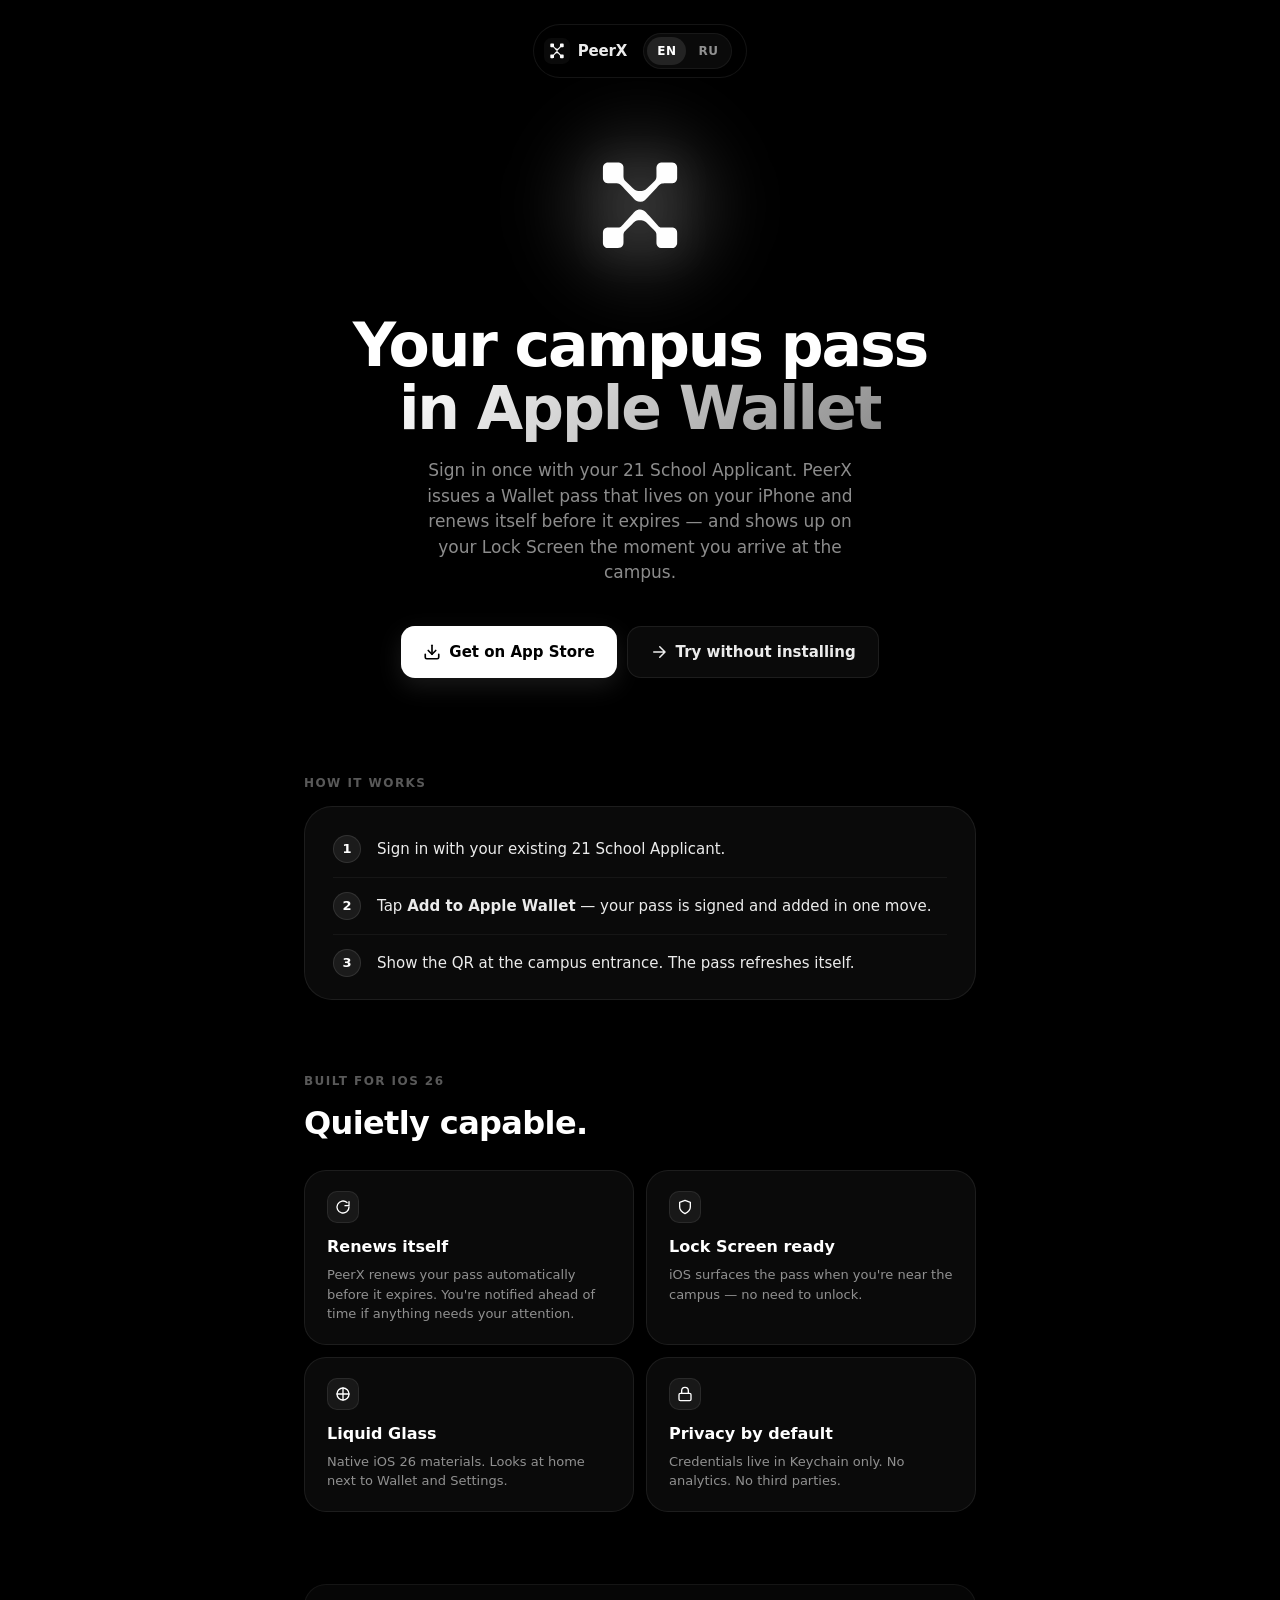
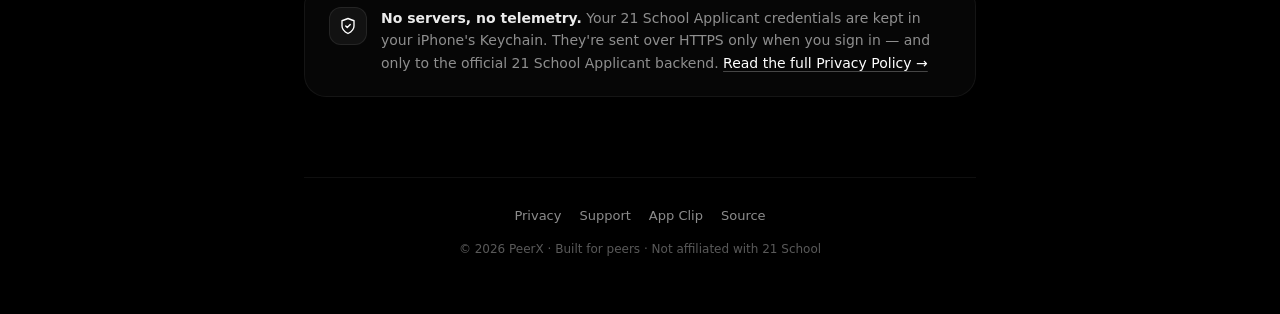
==== index.html @ 22b2d118 "Initial commit" ====
<!DOCTYPE html>
<html lang="en">
<head>
    <meta charset="UTF-8">
    <meta name="viewport" content="width=device-width, initial-scale=1.0, viewport-fit=cover">
    <title>PeerX — Campus Pass for 21 School Peers</title>
    <meta name="description" content="PeerX turns your 21 School Applicant credentials into an Apple Wallet pass. Designed for iOS 26.">
    <meta name="theme-color" content="#000000">
    <meta name="apple-mobile-web-app-capable" content="yes">
    <meta name="apple-mobile-web-app-status-bar-style" content="black-translucent">

    <meta property="og:title" content="PeerX">
    <meta property="og:description" content="Your 21 School campus pass — in Apple Wallet. Built for iOS 26.">
    <meta property="og:type" content="website">
    <meta property="og:url" content="https://peerx.org/">
    <meta property="og:image" content="https://peerx.org/logo-1024.png">
    <meta name="twitter:card" content="summary_large_image">

    <link rel="icon" type="image/png" href="/logo-1024.png">
    <link rel="apple-touch-icon" href="/logo-1024.png">

    <script>
        // Pre-paint language detection (avoids FOUC).
        (function () {
            document.documentElement.classList.add('js');
            try {
                var param = new URLSearchParams(location.search).get('lang');
                var stored = localStorage.getItem('peerx-lang');
                var nav = (navigator.language || 'en').toLowerCase();
                var detected = param || stored || (nav.startsWith('ru') ? 'ru' : 'en');
                if (detected !== 'en' && detected !== 'ru') detected = 'en';
                document.documentElement.lang = detected;
            } catch (e) {
                document.documentElement.lang = 'en';
            }
        })();
    </script>

    <link rel="stylesheet" href="/assets/peerx.css">

    <style>
        .hero {
            text-align: center;
            margin-bottom: 96px;
        }
        .hero-logo-wrap {
            position: relative;
            width: 144px;
            height: 144px;
            margin: 0 auto 36px;
            display: grid;
            place-items: center;
        }
        .hero-logo-wrap::before {
            content: '';
            position: absolute;
            inset: -36%;
            background: radial-gradient(circle at center,
                rgba(255, 255, 255, 0.22) 0%,
                rgba(255, 255, 255, 0) 60%);
            filter: blur(28px);
            animation: halo 5s ease-in-out infinite;
            z-index: 0;
        }
        @keyframes halo {
            0%, 100% { opacity: 0.55; transform: scale(1); }
            50%      { opacity: 1;    transform: scale(1.18); }
        }
        .hero-logo {
            position: relative;
            display: block;
            width: 100%;
            height: 100%;
            z-index: 1;
            filter: drop-shadow(0 4px 24px rgba(255, 255, 255, 0.18));
        }

        h1.hero-title {
            font-size: clamp(38px, 7vw, 60px);
            font-weight: 700;
            line-height: 1.05;
            letter-spacing: -0.035em;
            margin: 0 0 18px;
            color: #fff;
        }
        h1.hero-title .accent {
            background: linear-gradient(135deg, #fff 0%, rgba(255, 255, 255, 0.55) 100%);
            -webkit-background-clip: text;
            background-clip: text;
            -webkit-text-fill-color: transparent;
            color: transparent;
        }
        .tagline {
            font-size: 17px;
            line-height: 1.5;
            color: var(--fg-soft);
            max-width: 460px;
            margin: 0 auto 40px;
        }
        .cta-row {
            display: flex;
            justify-content: center;
            gap: 10px;
            flex-wrap: wrap;
        }

        section.block { margin-bottom: 72px; }

        h2.section-title {
            font-size: clamp(24px, 4vw, 32px);
            font-weight: 700;
            letter-spacing: -0.02em;
            color: #fff;
            margin: 0 0 28px;
            line-height: 1.2;
        }

        .feature-grid {
            display: grid;
            grid-template-columns: repeat(2, 1fr);
            gap: 12px;
        }

        .principle {
            display: flex;
            align-items: flex-start;
            gap: 14px;
            padding: 22px 24px;
            background: rgba(255, 255, 255, 0.025);
            border: 1px solid rgba(255, 255, 255, 0.06);
            border-radius: var(--radius-lg);
            backdrop-filter: blur(20px);
            -webkit-backdrop-filter: blur(20px);
        }
        .principle-icon {
            flex-shrink: 0;
            display: grid;
            place-items: center;
            width: 38px;
            height: 38px;
            background: rgba(255, 255, 255, 0.05);
            border: 1px solid rgba(255, 255, 255, 0.08);
            border-radius: 12px;
        }
        .principle-icon svg { width: 18px; height: 18px; color: #fff; }
        .principle p {
            font-size: 14px;
            color: var(--fg-soft);
            line-height: 1.6;
            margin: 0;
        }
        .principle p strong { color: var(--fg); font-weight: 600; }
        .principle p a {
            color: #fff;
            text-decoration: underline;
            text-decoration-color: rgba(255,255,255,0.25);
            text-underline-offset: 3px;
            white-space: nowrap;
            transition: text-decoration-color 0.2s var(--ease);
        }
        .principle p a:hover { text-decoration-color: rgba(255,255,255,0.7); }

        @media (prefers-reduced-motion: reduce) {
            .hero-logo-wrap::before { animation: none !important; }
        }
        @media (max-width: 520px) {
            .feature-grid { grid-template-columns: 1fr; }
            .hero-logo-wrap { width: 120px; height: 120px; margin-bottom: 28px; }
            .hero { margin-bottom: 72px; }
            section.block { margin-bottom: 56px; }
        }
    </style>
</head>
<body>
    <div class="ambient" aria-hidden="true">
        <div class="glow glow-1"></div>
        <div class="glow glow-2"></div>
        <div class="glow glow-3"></div>
    </div>

    <div class="page">
        <header class="top">
            <a class="brand-link" href="/" aria-label="PeerX">
                <img src="/assets/logo.svg" alt="" aria-hidden="true">
                <span>PeerX</span>
            </a>
            <div class="lang-switch" role="group" aria-label="Language">
                <button class="lang-pill" data-set-lang="en" aria-pressed="true">EN</button>
                <button class="lang-pill" data-set-lang="ru" aria-pressed="false">RU</button>
            </div>
        </header>

        <main>
            <section class="hero reveal">
                <div class="hero-logo-wrap" aria-hidden="true">
                    <img class="hero-logo" src="/assets/logo-hero.svg" alt="">
                </div>

                <h1 class="hero-title">
                    <span data-l="en">Your campus pass<br><span class="accent">in Apple Wallet</span></span>
                    <span data-l="ru">Пропуск в кампус<br><span class="accent">в Apple Wallet</span></span>
                </h1>

                <p class="tagline">
                    <span data-l="en">Sign in once with your 21 School Applicant. PeerX issues a Wallet pass that lives on your iPhone and renews itself before it expires — and shows up on your Lock Screen the moment you arrive at the campus.</span>
                    <span data-l="ru">Войдите один раз своим Applicant Школы 21. PeerX выпускает пропуск Wallet, который живёт на iPhone и сам продлевается до истечения срока — и появляется на экране блокировки, как только вы пришли в кампус.</span>
                </p>

                <div class="cta-row">
                    <a class="btn btn-primary" href="https://apps.apple.com/app/id6767598606">
                        <svg class="icon" viewBox="0 0 24 24" fill="none" stroke="currentColor" stroke-width="2.2" stroke-linecap="round" stroke-linejoin="round" aria-hidden="true">
                            <path d="M21 15v4a2 2 0 0 1-2 2H5a2 2 0 0 1-2-2v-4"/>
                            <polyline points="7 10 12 15 17 10"/>
                            <line x1="12" y1="15" x2="12" y2="3"/>
                        </svg>
                        <span data-l="en">Get on App Store</span>
                        <span data-l="ru">Скачать в App Store</span>
                    </a>
                    <a class="btn btn-secondary" href="/clip/">
                        <svg class="icon" viewBox="0 0 24 24" fill="none" stroke="currentColor" stroke-width="2" stroke-linecap="round" stroke-linejoin="round" aria-hidden="true">
                            <path d="M5 12h14M13 5l7 7-7 7"/>
                        </svg>
                        <span data-l="en">Try without installing</span>
                        <span data-l="ru">Запустить без установки</span>
                    </a>
                </div>
            </section>

            <section class="block reveal">
                <p class="eyebrow">
                    <span data-l="en">How it works</span>
                    <span data-l="ru">Как это работает</span>
                </p>

                <div class="how-card">
                    <div class="how-step">
                        <span class="step-num">1</span>
                        <span class="step-text">
                            <span data-l="en">Sign in with your existing 21 School Applicant.</span>
                            <span data-l="ru">Войдите своим Applicant Школы 21.</span>
                        </span>
                    </div>
                    <div class="how-step">
                        <span class="step-num">2</span>
                        <span class="step-text">
                            <span data-l="en">Tap <strong>Add to Apple Wallet</strong> — your pass is signed and added in one move.</span>
                            <span data-l="ru">Нажмите <strong>Добавить в Apple Wallet</strong> — пропуск подпишется и добавится в один тап.</span>
                        </span>
                    </div>
                    <div class="how-step">
                        <span class="step-num">3</span>
                        <span class="step-text">
                            <span data-l="en">Show the QR at the campus entrance. The pass refreshes itself.</span>
                            <span data-l="ru">Покажите QR на входе в кампус. Пропуск обновляется сам.</span>
                        </span>
                    </div>
                </div>
            </section>

            <section class="block reveal">
                <p class="eyebrow">
                    <span data-l="en">Built for iOS&nbsp;26</span>
                    <span data-l="ru">Сделано для iOS&nbsp;26</span>
                </p>
                <h2 class="section-title">
                    <span data-l="en">Quietly capable.</span>
                    <span data-l="ru">Тихо, но мощно.</span>
                </h2>

                <div class="feature-grid">
                    <div class="feature">
                        <div class="feature-icon" aria-hidden="true">
                            <svg viewBox="0 0 24 24" fill="none" stroke="currentColor" stroke-width="2" stroke-linecap="round" stroke-linejoin="round">
                                <path d="M21 12a9 9 0 1 1-3-6.708"/><polyline points="21 4 21 10 15 10"/>
                            </svg>
                        </div>
                        <h3>
                            <span data-l="en">Renews itself</span>
                            <span data-l="ru">Продлевается сам</span>
                        </h3>
                        <p>
                            <span data-l="en">PeerX renews your pass automatically before it expires. You're notified ahead of time if anything needs your attention.</span>
                            <span data-l="ru">PeerX продлевает пропуск автоматически до истечения срока. Заранее предупредит, если потребуется ваше внимание.</span>
                        </p>
                    </div>

                    <div class="feature">
                        <div class="feature-icon" aria-hidden="true">
                            <svg viewBox="0 0 24 24" fill="none" stroke="currentColor" stroke-width="2" stroke-linecap="round" stroke-linejoin="round">
                                <path d="M12 22s8-4 8-10V5l-8-3-8 3v7c0 6 8 10 8 10z"/>
                            </svg>
                        </div>
                        <h3>
                            <span data-l="en">Lock Screen ready</span>
                            <span data-l="ru">Готов к экрану блокировки</span>
                        </h3>
                        <p>
                            <span data-l="en">iOS surfaces the pass when you're near the campus — no need to unlock.</span>
                            <span data-l="ru">iOS показывает пропуск, когда вы рядом с кампусом — разблокировка не нужна.</span>
                        </p>
                    </div>

                    <div class="feature">
                        <div class="feature-icon" aria-hidden="true">
                            <svg viewBox="0 0 24 24" fill="none" stroke="currentColor" stroke-width="2" stroke-linecap="round" stroke-linejoin="round">
                                <circle cx="12" cy="12" r="9"/><path d="M12 3v18M3 12h18"/>
                            </svg>
                        </div>
                        <h3>
                            <span data-l="en">Liquid Glass</span>
                            <span data-l="ru">Liquid Glass</span>
                        </h3>
                        <p>
                            <span data-l="en">Native iOS 26 materials. Looks at home next to Wallet and Settings.</span>
                            <span data-l="ru">Нативные материалы iOS 26. Естественно соседствует с Wallet и Настройками.</span>
                        </p>
                    </div>

                    <div class="feature">
                        <div class="feature-icon" aria-hidden="true">
                            <svg viewBox="0 0 24 24" fill="none" stroke="currentColor" stroke-width="2" stroke-linecap="round" stroke-linejoin="round">
                                <rect x="3" y="11" width="18" height="11" rx="2"/><path d="M7 11V7a5 5 0 0 1 10 0v4"/>
                            </svg>
                        </div>
                        <h3>
                            <span data-l="en">Privacy by default</span>
                            <span data-l="ru">Приватность по умолчанию</span>
                        </h3>
                        <p>
                            <span data-l="en">Credentials live in Keychain only. No analytics. No third parties.</span>
                            <span data-l="ru">Учётные данные живут только в Keychain. Никакой аналитики и третьих лиц.</span>
                        </p>
                    </div>
                </div>
            </section>

            <section class="block reveal">
                <div class="principle">
                    <div class="principle-icon" aria-hidden="true">
                        <svg viewBox="0 0 24 24" fill="none" stroke="currentColor" stroke-width="1.8" stroke-linecap="round" stroke-linejoin="round">
                            <path d="M12 22s8-4 8-10V5l-8-3-8 3v7c0 6 8 10 8 10z"/>
                            <polyline points="9 12 11 14 15 10"/>
                        </svg>
                    </div>
                    <p>
                        <span data-l="en"><strong>No servers, no telemetry.</strong> Your 21 School Applicant credentials are kept in your iPhone's Keychain. They're sent over HTTPS only when you sign in — and only to the official 21 School Applicant backend. <a href="/privacy/">Read the full Privacy Policy →</a></span>
                        <span data-l="ru"><strong>Без серверов и телеметрии.</strong> Учётные данные вашего Applicant Школы 21 хранятся в Keychain устройства. Отправляются по HTTPS только при входе — и только на официальный сервер Applicant Школы 21. <a href="/privacy/">Полная политика конфиденциальности →</a></span>
                    </p>
                </div>
            </section>
        </main>

        <footer class="bottom">
            <div class="links">
                <a href="/privacy/">
                    <span data-l="en">Privacy</span>
                    <span data-l="ru">Конфиденциальность</span>
                </a>
                <a href="/support/">
                    <span data-l="en">Support</span>
                    <span data-l="ru">Поддержка</span>
                </a>
                <a href="/clip/">App Clip</a>
                <a href="https://github.com/PeerXOrg" target="_blank" rel="noopener">
                    <span data-l="en">Source</span>
                    <span data-l="ru">Исходный код</span>
                </a>
            </div>
            <div class="small">
                <span data-l="en">© 2026 PeerX · Built for peers · Not affiliated with 21 School</span>
                <span data-l="ru">© 2026 PeerX · Сделано для пиров · Не аффилирован со Школой 21</span>
            </div>
        </footer>
    </div>

    <script src="/assets/peerx.js"></script>
</body>
</html>
---- assets/peerx.css ----
/* PeerX — shared design system. */

:root {
    color-scheme: dark;

    --bg: #000;
    --fg: rgba(255, 255, 255, 0.92);
    --fg-soft: rgba(255, 255, 255, 0.55);
    --fg-muted: rgba(255, 255, 255, 0.35);
    --fg-faint: rgba(255, 255, 255, 0.16);

    --glass-bg: rgba(255, 255, 255, 0.04);
    --glass-bg-hover: rgba(255, 255, 255, 0.06);
    --glass-border: rgba(255, 255, 255, 0.08);
    --glass-border-hover: rgba(255, 255, 255, 0.18);

    --radius-sm: 12px;
    --radius-md: 16px;
    --radius-lg: 22px;
    --radius-xl: 28px;

    --ease: cubic-bezier(0.4, 0, 0.2, 1);
    --ease-out: cubic-bezier(0.16, 1, 0.3, 1);
}

* { box-sizing: border-box; }
html { -webkit-font-smoothing: antialiased; scroll-behavior: smooth; }
html, body { background: var(--bg); }
body {
    font-family: -apple-system, BlinkMacSystemFont, "SF Pro Display", "SF Pro", "Inter", system-ui, sans-serif;
    color: var(--fg);
    margin: 0;
    min-height: 100vh;
    line-height: 1.5;
    overflow-x: hidden;
    position: relative;
}

/*Language gating */
[data-l] { display: none; }
html[lang="en"] [data-l="en"] { display: revert; }
html[lang="ru"] [data-l="ru"] { display: revert; }

/*Ambient backdrop (3 drifting glows + grain) */
.ambient {
    position: fixed;
    inset: 0;
    z-index: -1;
    overflow: hidden;
    pointer-events: none;
}
.ambient::after {
    content: '';
    position: absolute;
    inset: 0;
    background-image: url("data:image/svg+xml,%3Csvg xmlns='http://www.w3.org/2000/svg' width='200' height='200'%3E%3Cfilter id='n'%3E%3CfeTurbulence type='fractalNoise' baseFrequency='0.9' numOctaves='2' stitchTiles='stitch'/%3E%3CfeColorMatrix values='0 0 0 0 1 0 0 0 0 1 0 0 0 0 1 0 0 0 0.04 0'/%3E%3C/filter%3E%3Crect width='100%25' height='100%25' filter='url(%23n)'/%3E%3C/svg%3E");
    opacity: 0.5;
    mix-blend-mode: overlay;
}
.glow {
    position: absolute;
    width: 60vmax;
    height: 60vmax;
    border-radius: 50%;
    filter: blur(100px);
    will-change: transform;
}
.glow-1 {
    top: -25%; left: -20%;
    background: radial-gradient(circle, rgba(99, 102, 241, 0.18), rgba(99, 102, 241, 0) 65%);
    animation: drift-1 28s ease-in-out infinite;
}
.glow-2 {
    top: 20%; right: -25%;
    background: radial-gradient(circle, rgba(236, 72, 153, 0.13), rgba(236, 72, 153, 0) 65%);
    animation: drift-2 36s ease-in-out infinite;
}
.glow-3 {
    bottom: -30%; left: 25%;
    background: radial-gradient(circle, rgba(34, 211, 238, 0.10), rgba(34, 211, 238, 0) 65%);
    animation: drift-3 42s ease-in-out infinite;
}
@keyframes drift-1 {
    0%, 100% { transform: translate(0, 0) scale(1); }
    33% { transform: translate(60px, 80px) scale(1.08); }
    66% { transform: translate(-30px, 50px) scale(0.95); }
}
@keyframes drift-2 {
    0%, 100% { transform: translate(0, 0) scale(1); }
    50% { transform: translate(-80px, 60px) scale(1.1); }
}
@keyframes drift-3 {
    0%, 100% { transform: translate(0, 0) scale(1); }
    50% { transform: translate(70px, -50px) scale(1.05); }
}

/*Page layout */
.page {
    position: relative;
    max-width: 720px;
    margin: 0 auto;
    padding: 24px 24px 56px;
}

/*Sticky pill header */
header.top {
    position: sticky;
    top: 16px;
    z-index: 10;
    display: flex;
    align-items: center;
    gap: 12px;
    padding: 8px 14px 8px 10px;
    background: rgba(0, 0, 0, 0.45);
    backdrop-filter: blur(24px) saturate(180%);
    -webkit-backdrop-filter: blur(24px) saturate(180%);
    border: 1px solid var(--glass-border);
    border-radius: 999px;
    margin: 0 auto 56px;
    width: fit-content;
    max-width: 100%;
}
.brand-link {
    display: inline-flex;
    align-items: center;
    gap: 8px;
    color: var(--fg);
    text-decoration: none;
    font-weight: 600;
    font-size: 15px;
    letter-spacing: -0.01em;
    padding: 4px 4px 4px 0;
}
.brand-link img {
    display: block;
    width: 26px;
    height: 26px;
    border-radius: 28%;
    background: #0a0a0a;
}
.lang-switch {
    display: inline-flex;
    align-items: center;
    gap: 2px;
    padding: 3px;
    background: rgba(255, 255, 255, 0.04);
    border-radius: 999px;
    border: 1px solid rgba(255, 255, 255, 0.06);
}
.lang-pill {
    font: inherit;
    font-size: 12px;
    font-weight: 600;
    letter-spacing: 0.04em;
    color: var(--fg-soft);
    background: transparent;
    border: 0;
    padding: 5px 10px;
    border-radius: 999px;
    cursor: pointer;
    transition: background 0.25s var(--ease), color 0.25s var(--ease);
}
.lang-pill[aria-pressed="true"] { background: rgba(255, 255, 255, 0.10); color: #fff; }
.lang-pill:hover { color: #fff; }

/*Eyebrow tag */
.eyebrow {
    font-size: 12px;
    font-weight: 600;
    letter-spacing: 0.12em;
    text-transform: uppercase;
    color: var(--fg-muted);
    margin: 0 0 14px;
}

/*Glass card with cursor spotlight (used for features + FAQ items) */
.feature {
    position: relative;
    background: var(--glass-bg);
    border: 1px solid var(--glass-border);
    border-radius: var(--radius-lg);
    padding: 20px 22px;
    backdrop-filter: blur(20px) saturate(160%);
    -webkit-backdrop-filter: blur(20px) saturate(160%);
    transition:
        background 0.3s var(--ease),
        border-color 0.3s var(--ease),
        transform 0.3s var(--ease);
    overflow: hidden;
    isolation: isolate;
    --spot-x: 50%;
    --spot-y: 50%;
}
.feature::before {
    content: '';
    position: absolute;
    inset: 0;
    border-radius: inherit;
    background: radial-gradient(
        240px circle at var(--spot-x) var(--spot-y),
        rgba(255, 255, 255, 0.08),
        transparent 50%);
    opacity: 0;
    transition: opacity 0.3s var(--ease);
    pointer-events: none;
    z-index: 0;
}
.feature:hover {
    background: var(--glass-bg-hover);
    border-color: var(--glass-border-hover);
    transform: translateY(-1px);
}
.feature:hover::before { opacity: 1; }
.feature > * { position: relative; z-index: 1; }
.feature-icon {
    display: grid;
    place-items: center;
    width: 32px;
    height: 32px;
    margin-bottom: 12px;
    background: rgba(255, 255, 255, 0.06);
    border: 1px solid rgba(255, 255, 255, 0.08);
    border-radius: 10px;
}
.feature-icon svg { width: 16px; height: 16px; color: #fff; }
.feature h3,
.doc .feature h3 {
    font-size: 16px;
    font-weight: 600;
    color: #fff;
    margin: 0 0 6px;
}
.feature p,
.doc .feature p {
    font-size: 13px;
    color: var(--fg-soft);
    margin: 0;
    line-height: 1.5;
}

/*How-card: numbered step list inside one glass surface */
.how-card {
    position: relative;
    background: var(--glass-bg);
    border: 1px solid var(--glass-border);
    border-radius: var(--radius-xl);
    padding: 28px 28px 22px;
    backdrop-filter: blur(24px) saturate(170%);
    -webkit-backdrop-filter: blur(24px) saturate(170%);
    overflow: hidden;
    isolation: isolate;
}
.how-step {
    display: flex;
    align-items: flex-start;
    gap: 16px;
    padding: 14px 0;
    border-bottom: 1px solid rgba(255, 255, 255, 0.05);
}
.how-step:last-child { border-bottom: 0; padding-bottom: 0; }
.how-step:first-child { padding-top: 0; }
.step-num {
    display: grid;
    place-items: center;
    flex-shrink: 0;
    width: 28px;
    height: 28px;
    background: rgba(255, 255, 255, 0.07);
    border: 1px solid rgba(255, 255, 255, 0.10);
    border-radius: 999px;
    font-size: 13px;
    font-weight: 700;
    color: #fff;
    font-feature-settings: "tnum";
}
.step-text { color: var(--fg); font-size: 15px; padding-top: 3px; }

/*Callout box (highlighted info block on doc pages) */
.callout {
    display: flex;
    align-items: center;
    gap: 14px;
    padding: 18px 22px;
    background: var(--glass-bg);
    border: 1px solid var(--glass-border);
    border-radius: var(--radius-lg);
    backdrop-filter: blur(20px) saturate(160%);
    -webkit-backdrop-filter: blur(20px) saturate(160%);
    margin: 18px 0 28px;
}
.callout-icon {
    flex-shrink: 0;
    display: grid;
    place-items: center;
    width: 36px;
    height: 36px;
    background: rgba(255, 255, 255, 0.06);
    border: 1px solid rgba(255, 255, 255, 0.08);
    border-radius: 11px;
}
.callout-icon svg { width: 18px; height: 18px; color: #fff; }
.callout p,
.doc .callout p {
    color: var(--fg);
    margin: 0;
    font-size: 14px;
    line-height: 1.55;
}
.callout p:not(:last-child),
.doc .callout p:not(:last-child) { margin-bottom: 6px; }
.callout p strong,
.doc .callout p strong { color: #fff; font-weight: 600; }

/*Buttons */
.btn {
    position: relative;
    display: inline-flex;
    align-items: center;
    justify-content: center;
    gap: 8px;
    padding: 14px 22px;
    border-radius: 14px;
    font-weight: 600;
    font-size: 15px;
    text-decoration: none;
    white-space: nowrap;
    transition:
        transform 0.15s var(--ease),
        background 0.25s var(--ease),
        border-color 0.25s var(--ease),
        box-shadow 0.25s var(--ease);
    overflow: hidden;
    isolation: isolate;
}
.btn:active { transform: scale(0.98); }
.btn-primary {
    background: #fff;
    color: #000;
    box-shadow: 0 1px 0 rgba(255, 255, 255, 0.4) inset, 0 8px 24px rgba(255, 255, 255, 0.1);
}
.btn-primary:hover {
    box-shadow: 0 1px 0 rgba(255, 255, 255, 0.4) inset, 0 12px 32px rgba(255, 255, 255, 0.16);
}
.btn-primary::after {
    content: '';
    position: absolute;
    inset: 0;
    background: linear-gradient(110deg,
        transparent 25%,
        rgba(255, 255, 255, 0.55) 50%,
        transparent 75%);
    transform: translateX(-120%);
    pointer-events: none;
    mix-blend-mode: overlay;
}
.btn-primary:hover::after { animation: shine 1.2s var(--ease-out); }
@keyframes shine {
    from { transform: translateX(-120%); }
    to   { transform: translateX(120%); }
}
.btn-secondary {
    background: var(--glass-bg);
    color: var(--fg);
    border: 1px solid var(--glass-border);
    backdrop-filter: blur(20px) saturate(180%);
    -webkit-backdrop-filter: blur(20px) saturate(180%);
}
.btn-secondary:hover {
    background: var(--glass-bg-hover);
    border-color: var(--glass-border-hover);
}
.btn .icon { width: 18px; height: 18px; flex-shrink: 0; }

/*Doc-page typography (privacy / support reading column) */
.doc {
    max-width: 660px;
    margin: 0 auto;
}
.doc-hero {
    margin-bottom: 56px;
}
.doc-hero-icon {
    display: grid;
    place-items: center;
    width: 64px;
    height: 64px;
    margin-bottom: 24px;
    background: var(--glass-bg);
    border: 1px solid var(--glass-border);
    border-radius: 18px;
    backdrop-filter: blur(20px) saturate(160%);
    -webkit-backdrop-filter: blur(20px) saturate(160%);
}
.doc-hero-icon svg { width: 28px; height: 28px; color: #fff; }
.doc h1 {
    font-size: clamp(34px, 5.5vw, 48px);
    font-weight: 700;
    letter-spacing: -0.03em;
    margin: 0 0 14px;
    line-height: 1.1;
    color: #fff;
}
.doc-meta {
    font-size: 14px;
    color: var(--fg-muted);
    margin: 0 0 24px;
}
.doc-lead {
    font-size: 17px;
    line-height: 1.55;
    color: var(--fg-soft);
    margin: 0;
}
.doc-section {
    margin-bottom: 44px;
    scroll-margin-top: 90px;
}
.doc h2 {
    font-size: clamp(20px, 3vw, 24px);
    font-weight: 600;
    color: #fff;
    margin: 0 0 14px;
    letter-spacing: -0.015em;
}
.doc h3 {
    font-size: 16px;
    font-weight: 600;
    color: #fff;
    margin: 22px 0 8px;
}
.doc p {
    color: var(--fg-soft);
    font-size: 15px;
    line-height: 1.65;
    margin: 0 0 12px;
}
.doc p strong { color: var(--fg); font-weight: 600; }
.doc ul, .doc ol {
    color: var(--fg-soft);
    font-size: 15px;
    line-height: 1.65;
    padding-left: 22px;
    margin: 0 0 12px;
}
.doc li { margin-bottom: 6px; }
.doc li::marker { color: var(--fg-muted); }
.doc a {
    color: #fff;
    text-decoration: underline;
    text-decoration-color: rgba(255, 255, 255, 0.3);
    text-underline-offset: 3px;
    transition: text-decoration-color 0.2s var(--ease);
}
.doc a:hover { text-decoration-color: rgba(255, 255, 255, 0.7); }
.doc code {
    font-family: ui-monospace, SFMono-Regular, Menlo, monospace;
    font-size: 13px;
    background: rgba(255, 255, 255, 0.06);
    padding: 1px 6px;
    border-radius: 6px;
    color: #fff;
}

/*Footer */
footer.bottom {
    margin-top: 80px;
    padding-top: 28px;
    border-top: 1px solid rgba(255, 255, 255, 0.06);
    text-align: center;
    color: var(--fg-muted);
    font-size: 13px;
}
footer.bottom .links {
    display: flex;
    gap: 18px;
    justify-content: center;
    margin-bottom: 14px;
    flex-wrap: wrap;
}
footer.bottom a {
    color: var(--fg-soft);
    text-decoration: none;
    transition: color 0.2s var(--ease);
}
footer.bottom a:hover { color: #fff; }
footer.bottom .small { font-size: 12px; color: var(--fg-muted); }

/*Reveal-on-scroll (only active when JS is up) */
.reveal {
    transition:
        opacity 0.7s var(--ease-out),
        transform 0.7s var(--ease-out);
}
html.js .reveal {
    opacity: 0;
    transform: translateY(16px);
}
html.js .reveal.in {
    opacity: 1;
    transform: translateY(0);
}

/*Focus styles */
:focus-visible {
    outline: 2px solid rgba(255, 255, 255, 0.6);
    outline-offset: 3px;
    border-radius: 4px;
}
.btn:focus-visible { outline-offset: 4px; }

/*Reduced motion: kill loops, preserve layout */
@media (prefers-reduced-motion: reduce) {
    *, *::before, *::after {
        animation-duration: 0.001ms !important;
        animation-iteration-count: 1 !important;
        transition-duration: 0.001ms !important;
        scroll-behavior: auto !important;
    }
    .glow-1, .glow-2, .glow-3 { animation: none !important; }
    .reveal { opacity: 1; transform: none; }
}

/*Mobile */
@media (max-width: 520px) {
    header.top { margin-bottom: 40px; }
    .doc-hero { margin-bottom: 40px; }
    .doc-section { margin-bottom: 36px; }
}
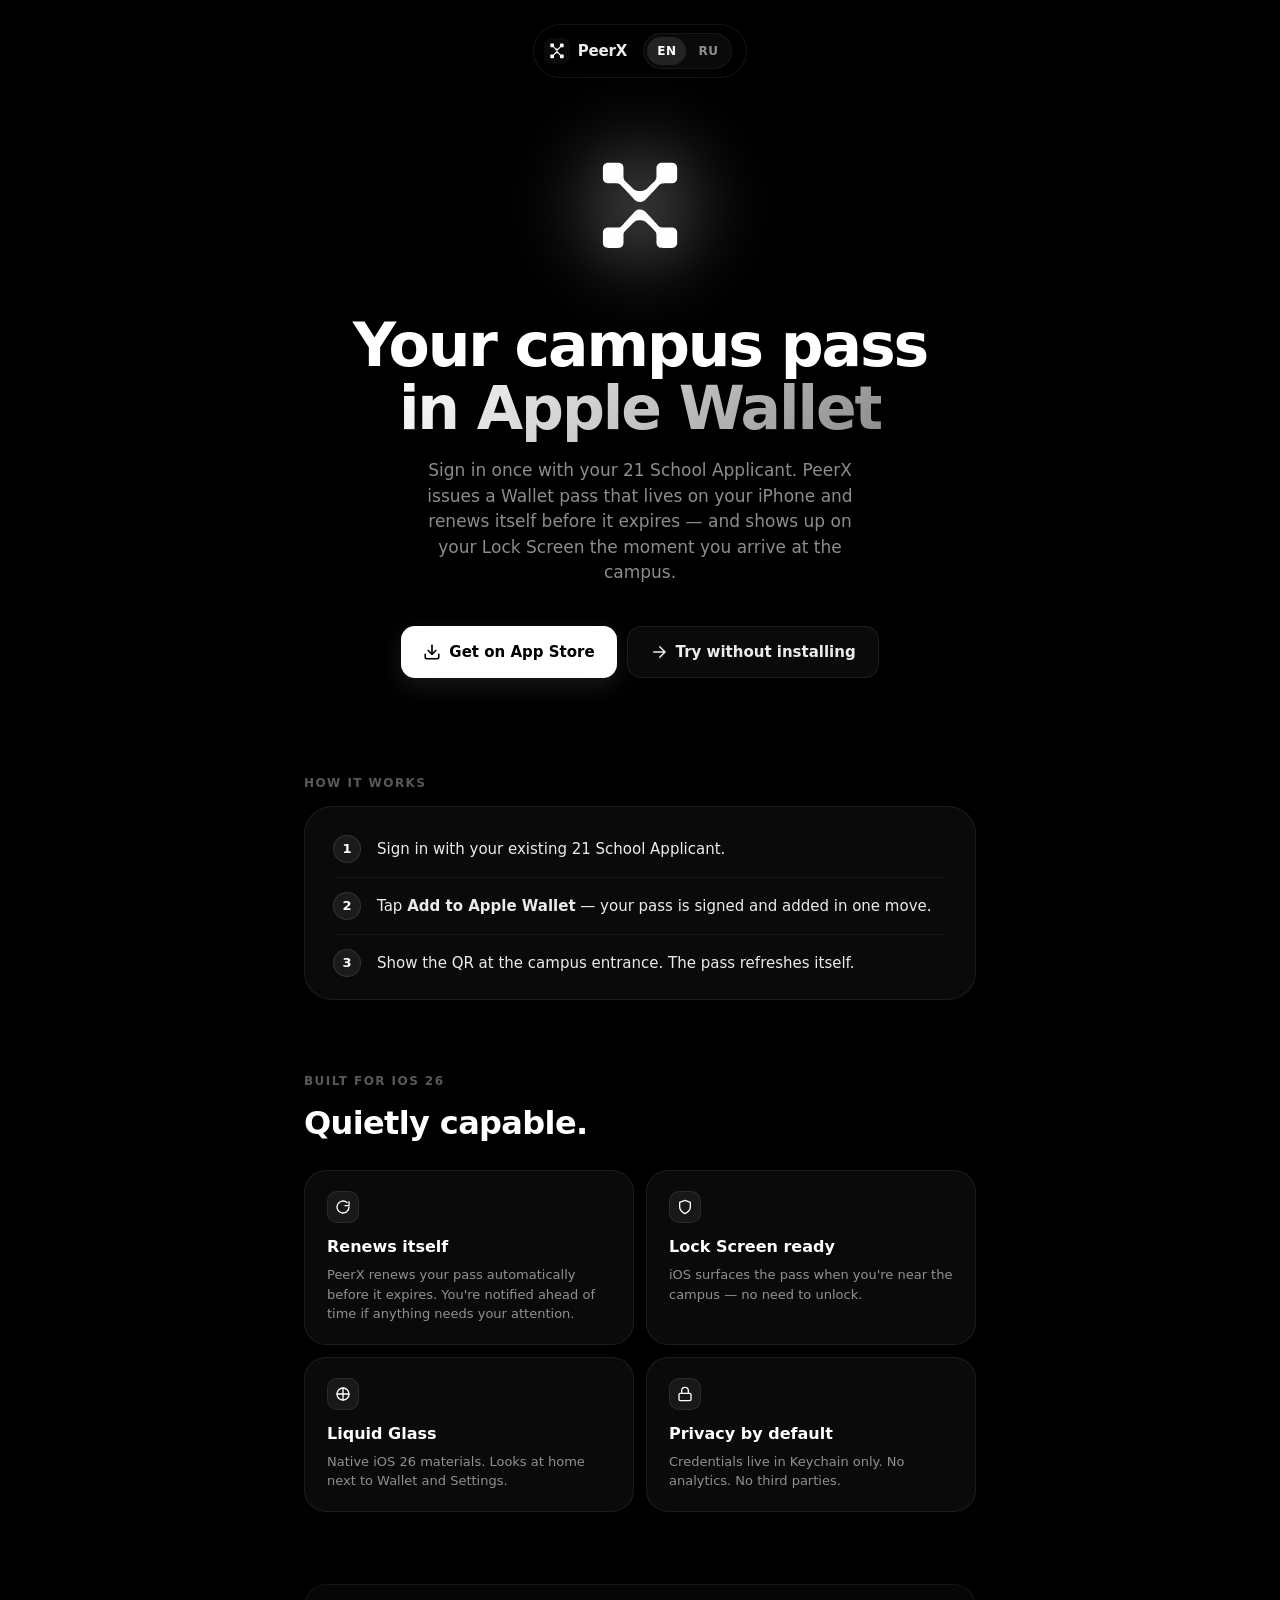
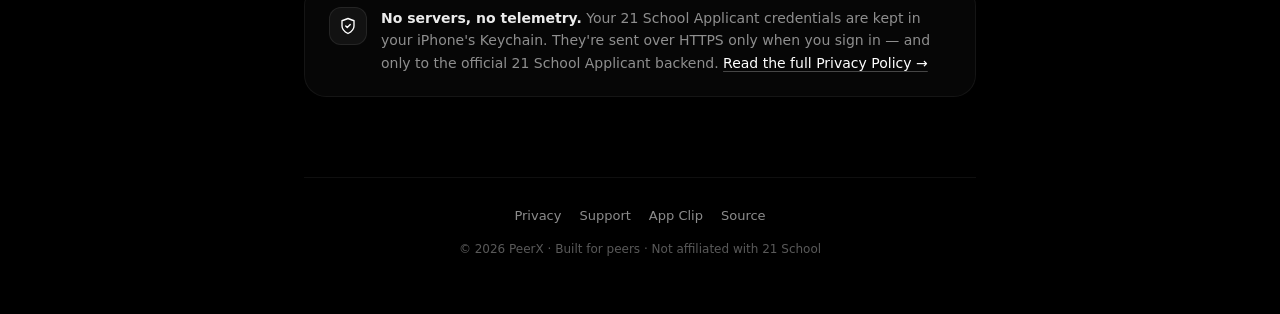
==== commit e8aa4807: "App Store Link update" ====
--- a/index.html
+++ b/index.html
@@ -207,7 +207,7 @@
                 </p>
 
                 <div class="cta-row">
-                    <a class="btn btn-primary" href="https://apps.apple.com/app/id6767598606">
+                    <a class="btn btn-primary" href="https://apps.apple.com/us/app/peerx-pass/id6767598606">
                         <svg class="icon" viewBox="0 0 24 24" fill="none" stroke="currentColor" stroke-width="2.2" stroke-linecap="round" stroke-linejoin="round" aria-hidden="true">
                             <path d="M21 15v4a2 2 0 0 1-2 2H5a2 2 0 0 1-2-2v-4"/>
                             <polyline points="7 10 12 15 17 10"/>
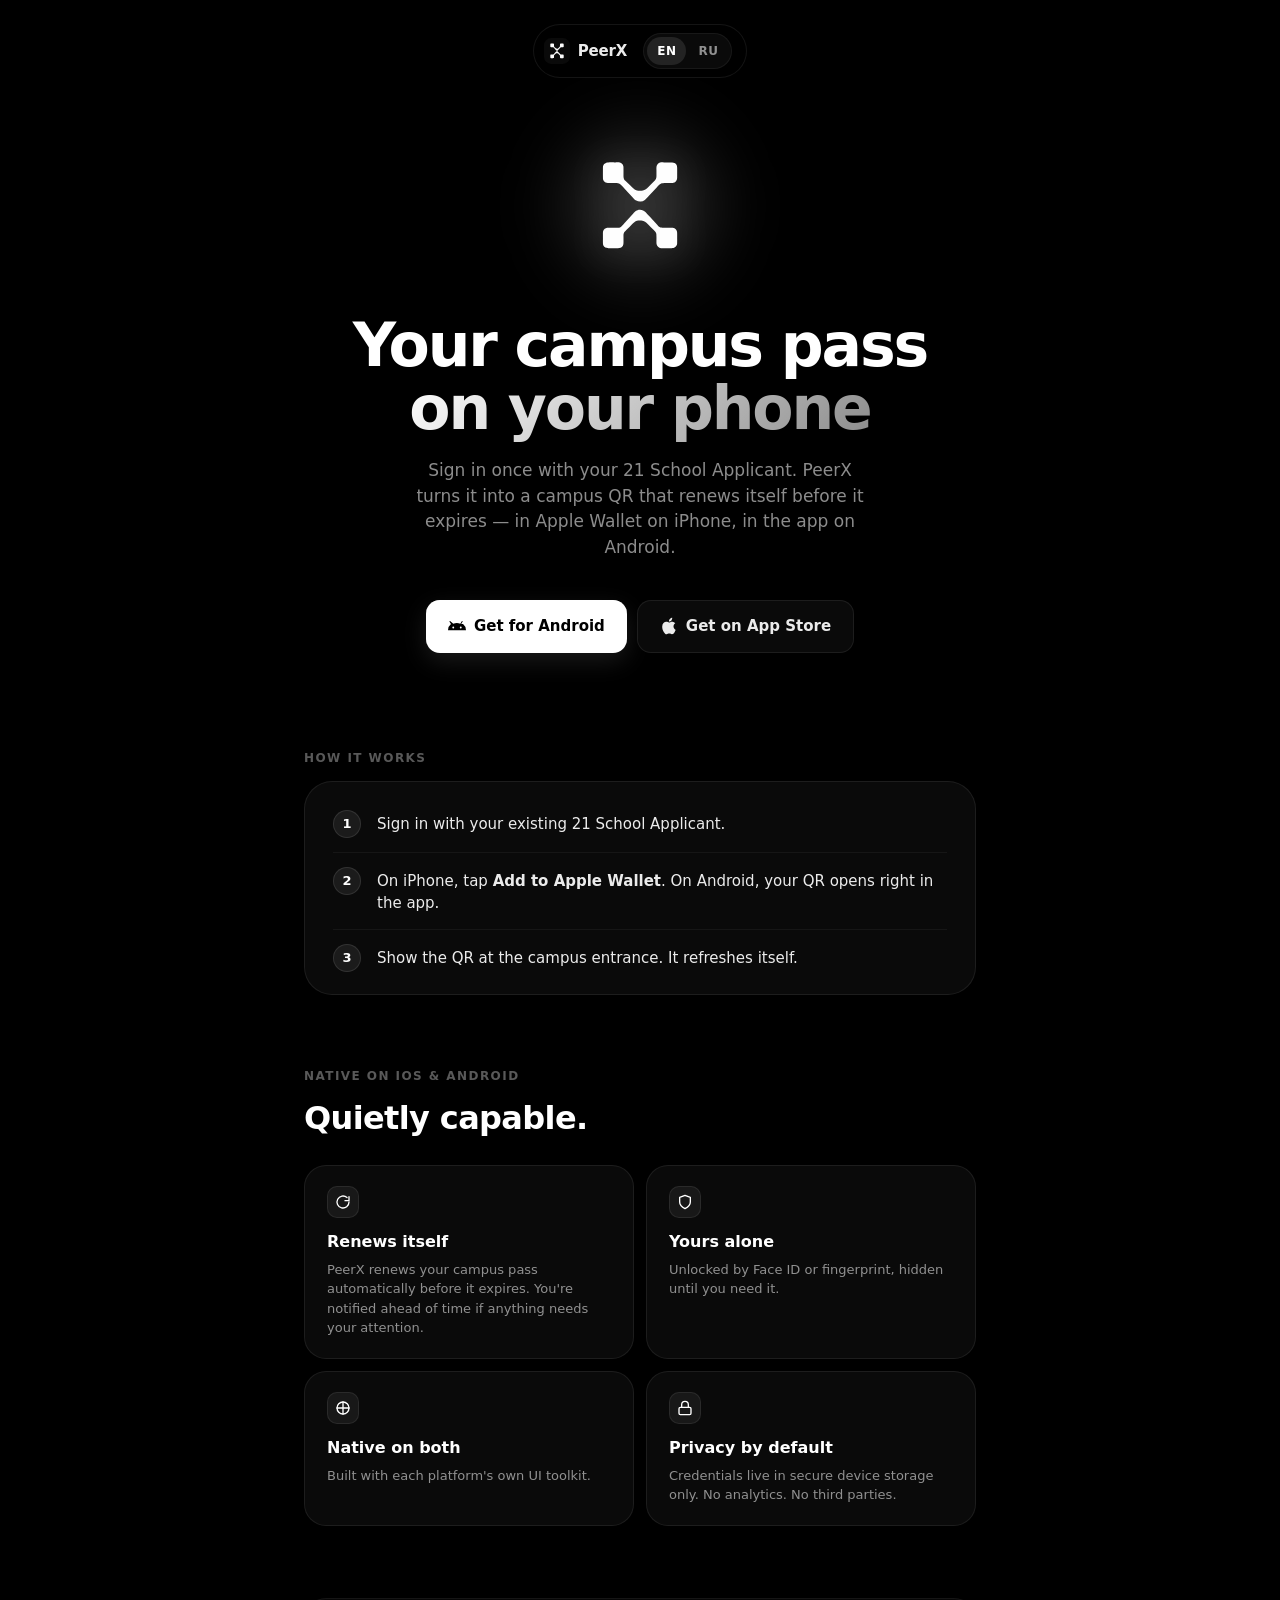
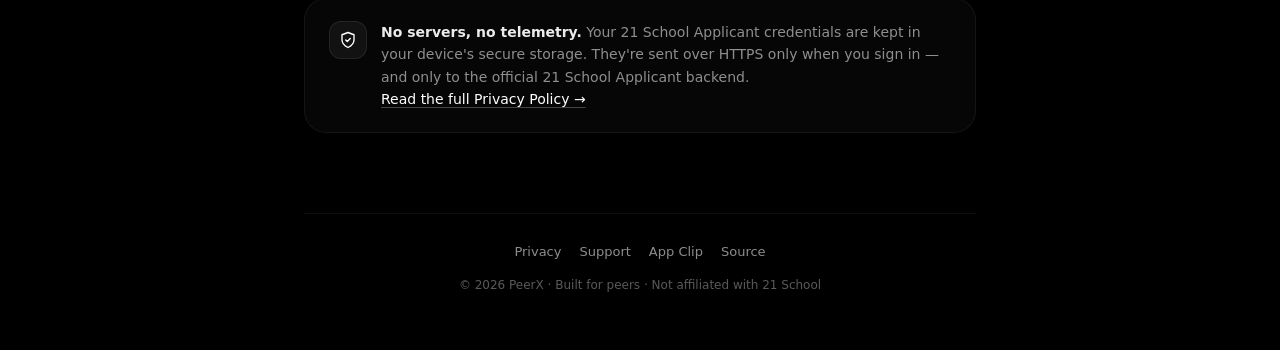
==== commit dc7b54e8: "Add OS-aware downloads for iOS, Android and desktop A pre-paint head script sets data-platform on <h" ====
--- a/index.html
+++ b/index.html
@@ -1,5 +1,5 @@
 <!DOCTYPE html>
-<html lang="en">
+<html lang="en" data-platform="desktop-other">
 <head>
     <meta charset="UTF-8">
     <meta name="viewport" content="width=device-width, initial-scale=1.0, viewport-fit=cover">
@@ -20,19 +20,30 @@
     <link rel="apple-touch-icon" href="/logo-1024.png">
 
     <script>
-        // Pre-paint language detection (avoids FOUC).
+        // Pre-paint language + platform detection (avoids FOUC).
         (function () {
-            document.documentElement.classList.add('js');
+            var el = document.documentElement;
+            el.classList.add('js');
+            var qs = new URLSearchParams(location.search);
             try {
-                var param = new URLSearchParams(location.search).get('lang');
                 var stored = localStorage.getItem('peerx-lang');
                 var nav = (navigator.language || 'en').toLowerCase();
-                var detected = param || stored || (nav.startsWith('ru') ? 'ru' : 'en');
-                if (detected !== 'en' && detected !== 'ru') detected = 'en';
-                document.documentElement.lang = detected;
+                var lang = qs.get('lang') || stored || (nav.startsWith('ru') ? 'ru' : 'en');
+                if (lang !== 'en' && lang !== 'ru') lang = 'en';
+                el.lang = lang;
             } catch (e) {
-                document.documentElement.lang = 'en';
+                el.lang = 'en';
             }
+            var ua = navigator.userAgent || '';
+            var forced = qs.get('platform');
+            var platform;
+            if (forced === 'desktop') platform = 'desktop-other';
+            else if (forced === 'ios' || forced === 'android' || forced === 'desktop-mac' || forced === 'desktop-other') platform = forced;
+            else if (/Android/i.test(ua)) platform = 'android';
+            else if (/iPhone|iPod|iPad/i.test(ua) || (/Macintosh/i.test(ua) && navigator.maxTouchPoints > 1)) platform = 'ios';
+            else if (/Macintosh|Mac OS X/i.test(ua)) platform = 'desktop-mac';
+            else platform = 'desktop-other';
+            el.setAttribute('data-platform', platform);
         })();
     </script>
 
@@ -102,6 +113,13 @@
             justify-content: center;
             gap: 10px;
             flex-wrap: wrap;
+        }
+        .cta-hint {
+            margin: 28px auto 0;
+            max-width: 430px;
+            font-size: 13px;
+            line-height: 1.6;
+            color: var(--fg-muted);
         }
 
         section.block { margin-bottom: 72px; }
@@ -197,33 +215,61 @@
                 </div>
 
                 <h1 class="hero-title">
-                    <span data-l="en">Your campus pass<br><span class="accent">in Apple Wallet</span></span>
-                    <span data-l="ru">Пропуск в кампус<br><span class="accent">в Apple Wallet</span></span>
+                    <span data-l="en">Your campus pass<br></span>
+                    <span data-l="ru">Пропуск в кампус<br></span>
+                    <span class="accent" data-os="ios"><span data-l="en">in Apple Wallet</span><span data-l="ru">в Apple Wallet</span></span>
+                    <span class="accent" data-os="android"><span data-l="en">on your Android</span><span data-l="ru">на вашем Android</span></span>
+                    <span class="accent" data-os="desktop"><span data-l="en">on your phone</span><span data-l="ru">на вашем телефоне</span></span>
                 </h1>
 
-                <p class="tagline">
+                <p class="tagline" data-os="ios">
                     <span data-l="en">Sign in once with your 21 School Applicant. PeerX issues a Wallet pass that lives on your iPhone and renews itself before it expires — and shows up on your Lock Screen the moment you arrive at the campus.</span>
                     <span data-l="ru">Войдите один раз своим Applicant Школы 21. PeerX выпускает пропуск Wallet, который живёт на iPhone и сам продлевается до истечения срока — и появляется на экране блокировки, как только вы пришли в кампус.</span>
                 </p>
+                <p class="tagline" data-os="android">
+                    <span data-l="en">Sign in once with your 21 School Applicant. PeerX keeps a refreshing campus QR in the app — locked behind your fingerprint or face, and renewed automatically before it expires.</span>
+                    <span data-l="ru">Войдите один раз своим Applicant Школы 21. PeerX держит обновляющийся QR-пропуск кампуса прямо в приложении — под защитой отпечатка или лица, и продлевает его автоматически до истечения срока.</span>
+                </p>
+                <p class="tagline" data-os="desktop">
+                    <span data-l="en">Sign in once with your 21 School Applicant. PeerX turns it into a campus QR that renews itself before it expires — in Apple Wallet on iPhone, in the app on Android.</span>
+                    <span data-l="ru">Войдите один раз своим Applicant Школы 21. PeerX превращает его в QR-пропуск кампуса, который сам продлевается до истечения срока — в Apple Wallet на iPhone и прямо в приложении на Android.</span>
+                </p>
 
                 <div class="cta-row">
-                    <a class="btn btn-primary" href="https://apps.apple.com/us/app/peerx-pass/id6767598606">
-                        <svg class="icon" viewBox="0 0 24 24" fill="none" stroke="currentColor" stroke-width="2.2" stroke-linecap="round" stroke-linejoin="round" aria-hidden="true">
-                            <path d="M21 15v4a2 2 0 0 1-2 2H5a2 2 0 0 1-2-2v-4"/>
-                            <polyline points="7 10 12 15 17 10"/>
-                            <line x1="12" y1="15" x2="12" y2="3"/>
+                    <a class="btn btn-primary cta-ios" data-os="ios desktop" href="https://apps.apple.com/us/app/peerx-pass/id6767598606">
+                        <svg class="icon" viewBox="0 0 24 24" fill="currentColor" aria-hidden="true">
+                            <path d="M16.365 1.43c0 1.14-.493 2.27-1.177 3.08-.744.9-1.99 1.57-2.987 1.57-.12 0-.23-.02-.3-.03-.01-.06-.04-.22-.04-.39 0-1.15.572-2.27 1.206-2.98.804-.94 2.142-1.64 3.248-1.68.03.13.05.28.05.43zm4.565 15.71c-.03.07-.463 1.58-1.518 3.12-.945 1.34-1.94 2.71-3.43 2.71-1.517 0-1.9-.88-3.63-.88-1.698 0-2.302.91-3.67.91-1.377 0-2.332-1.26-3.428-2.8-1.287-1.82-2.323-4.63-2.323-7.28 0-4.28 2.797-6.55 5.552-6.55 1.448 0 2.675.95 3.6.95.865 0 2.222-1.01 3.902-1.01.613 0 2.886.06 4.374 2.19-.13.09-2.383 1.37-2.383 4.19 0 3.26 2.854 4.42 2.955 4.45z"/>
                         </svg>
                         <span data-l="en">Get on App Store</span>
                         <span data-l="ru">Скачать в App Store</span>
                     </a>
-                    <a class="btn btn-secondary" href="/clip/">
+                    <a class="btn btn-secondary cta-clip" data-os="ios" href="/clip/">
                         <svg class="icon" viewBox="0 0 24 24" fill="none" stroke="currentColor" stroke-width="2" stroke-linecap="round" stroke-linejoin="round" aria-hidden="true">
                             <path d="M5 12h14M13 5l7 7-7 7"/>
                         </svg>
                         <span data-l="en">Try without installing</span>
                         <span data-l="ru">Запустить без установки</span>
                     </a>
+                    <a class="btn btn-primary cta-android" data-os="android desktop" href="https://github.com/PeerXOrg/android-app/releases/latest">
+                        <svg class="icon" viewBox="0 0 24 24" fill="currentColor" aria-hidden="true">
+                            <path d="M17.6 9.48l1.84-3.18c.16-.31.04-.69-.26-.85a.637.637 0 0 0-.83.22l-1.88 3.24a11.46 11.46 0 0 0-9.42 0L3.17 5.67a.637.637 0 0 0-.83-.22c-.3.16-.42.54-.26.85L3.92 9.48A10.78 10.78 0 0 0 0 17.5h24a10.78 10.78 0 0 0-3.92-8.02zM7 15.25a1.25 1.25 0 1 1 0-2.5 1.25 1.25 0 0 1 0 2.5zm10 0a1.25 1.25 0 1 1 0-2.5 1.25 1.25 0 0 1 0 2.5z"/>
+                        </svg>
+                        <span data-l="en">Get for Android</span>
+                        <span data-l="ru">Скачать для Android</span>
+                    </a>
+                    <a class="btn btn-secondary cta-gh" data-os="android" href="https://github.com/PeerXOrg/android-app" target="_blank" rel="noopener">
+                        <svg class="icon" viewBox="0 0 24 24" fill="none" stroke="currentColor" stroke-width="2" stroke-linecap="round" stroke-linejoin="round" aria-hidden="true">
+                            <polyline points="16 18 22 12 16 6"/>
+                            <polyline points="8 6 2 12 8 18"/>
+                        </svg>
+                        <span data-l="en">View on GitHub</span>
+                        <span data-l="ru">Открыть на GitHub</span>
+                    </a>
                 </div>
+                <p class="cta-hint" data-os="android">
+                    <span data-l="en">Android asks you to allow installs from your browser the first time. The APK is signed and built from source on GitHub.</span>
+                    <span data-l="ru">В первый раз Android попросит разрешить установку из браузера. APK подписан и собирается из исходников на GitHub.</span>
+                </p>
             </section>
 
             <section class="block reveal">
@@ -243,15 +289,16 @@
                     <div class="how-step">
                         <span class="step-num">2</span>
                         <span class="step-text">
-                            <span data-l="en">Tap <strong>Add to Apple Wallet</strong> — your pass is signed and added in one move.</span>
-                            <span data-l="ru">Нажмите <strong>Добавить в Apple Wallet</strong> — пропуск подпишется и добавится в один тап.</span>
+                            <span data-os="ios"><span data-l="en">Tap <strong>Add to Apple Wallet</strong> — your pass is signed and added in one move.</span><span data-l="ru">Нажмите <strong>Добавить в Apple Wallet</strong> — пропуск подпишется и добавится в один тап.</span></span>
+                            <span data-os="android"><span data-l="en">Your campus QR appears in the app, locked behind your fingerprint or face.</span><span data-l="ru">QR-пропуск кампуса появляется в приложении — под защитой отпечатка или лица.</span></span>
+                            <span data-os="desktop"><span data-l="en">On iPhone, tap <strong>Add to Apple Wallet</strong>. On Android, your QR opens right in the app.</span><span data-l="ru">На iPhone нажмите <strong>Добавить в Apple Wallet</strong>. На Android QR открывается прямо в приложении.</span></span>
                         </span>
                     </div>
                     <div class="how-step">
                         <span class="step-num">3</span>
                         <span class="step-text">
-                            <span data-l="en">Show the QR at the campus entrance. The pass refreshes itself.</span>
-                            <span data-l="ru">Покажите QR на входе в кампус. Пропуск обновляется сам.</span>
+                            <span data-l="en">Show the QR at the campus entrance. It refreshes itself.</span>
+                            <span data-l="ru">Покажите QR на входе в кампус. Он обновляется сам.</span>
                         </span>
                     </div>
                 </div>
@@ -259,8 +306,9 @@
 
             <section class="block reveal">
                 <p class="eyebrow">
-                    <span data-l="en">Built for iOS&nbsp;26</span>
-                    <span data-l="ru">Сделано для iOS&nbsp;26</span>
+                    <span data-os="ios"><span data-l="en">Built for iOS&nbsp;26</span><span data-l="ru">Сделано для iOS&nbsp;26</span></span>
+                    <span data-os="android"><span data-l="en">Built for Android</span><span data-l="ru">Сделано для Android</span></span>
+                    <span data-os="desktop"><span data-l="en">Native on iOS &amp; Android</span><span data-l="ru">Нативно на iOS и Android</span></span>
                 </p>
                 <h2 class="section-title">
                     <span data-l="en">Quietly capable.</span>
@@ -279,7 +327,7 @@
                             <span data-l="ru">Продлевается сам</span>
                         </h3>
                         <p>
-                            <span data-l="en">PeerX renews your pass automatically before it expires. You're notified ahead of time if anything needs your attention.</span>
+                            <span data-l="en">PeerX renews your campus pass automatically before it expires. You're notified ahead of time if anything needs your attention.</span>
                             <span data-l="ru">PeerX продлевает пропуск автоматически до истечения срока. Заранее предупредит, если потребуется ваше внимание.</span>
                         </p>
                     </div>
@@ -291,12 +339,14 @@
                             </svg>
                         </div>
                         <h3>
-                            <span data-l="en">Lock Screen ready</span>
-                            <span data-l="ru">Готов к экрану блокировки</span>
+                            <span data-os="ios"><span data-l="en">Lock Screen ready</span><span data-l="ru">Готов к экрану блокировки</span></span>
+                            <span data-os="android"><span data-l="en">Biometric lock</span><span data-l="ru">Биометрический замок</span></span>
+                            <span data-os="desktop"><span data-l="en">Yours alone</span><span data-l="ru">Только ваш</span></span>
                         </h3>
                         <p>
-                            <span data-l="en">iOS surfaces the pass when you're near the campus — no need to unlock.</span>
-                            <span data-l="ru">iOS показывает пропуск, когда вы рядом с кампусом — разблокировка не нужна.</span>
+                            <span data-os="ios"><span data-l="en">iOS surfaces the pass when you're near the campus — no need to unlock.</span><span data-l="ru">iOS показывает пропуск, когда вы рядом с кампусом — разблокировка не нужна.</span></span>
+                            <span data-os="android"><span data-l="en">Your QR stays behind your fingerprint or face until you reveal it.</span><span data-l="ru">QR остаётся под отпечатком или лицом, пока вы его не откроете.</span></span>
+                            <span data-os="desktop"><span data-l="en">Unlocked by Face ID or fingerprint, hidden until you need it.</span><span data-l="ru">Открывается по Face ID или отпечатку, скрыт, пока не нужен.</span></span>
                         </p>
                     </div>
 
@@ -307,12 +357,14 @@
                             </svg>
                         </div>
                         <h3>
-                            <span data-l="en">Liquid Glass</span>
-                            <span data-l="ru">Liquid Glass</span>
+                            <span data-os="ios"><span data-l="en">Liquid Glass</span><span data-l="ru">Liquid Glass</span></span>
+                            <span data-os="android"><span data-l="en">Made for Android</span><span data-l="ru">Сделано для Android</span></span>
+                            <span data-os="desktop"><span data-l="en">Native on both</span><span data-l="ru">Нативно на обеих</span></span>
                         </h3>
                         <p>
-                            <span data-l="en">Native iOS 26 materials. Looks at home next to Wallet and Settings.</span>
-                            <span data-l="ru">Нативные материалы iOS 26. Естественно соседствует с Wallet и Настройками.</span>
+                            <span data-os="ios"><span data-l="en">Native iOS 26 materials. Looks at home next to Wallet and Settings.</span><span data-l="ru">Нативные материалы iOS 26. Естественно соседствует с Wallet и Настройками.</span></span>
+                            <span data-os="android"><span data-l="en">Built natively with Jetpack Compose. Looks at home on modern Android.</span><span data-l="ru">Нативно на Jetpack Compose. Естественно выглядит на современном Android.</span></span>
+                            <span data-os="desktop"><span data-l="en">Built with each platform's own UI toolkit.</span><span data-l="ru">Собрано на родном UI-тулките каждой платформы.</span></span>
                         </p>
                     </div>
 
@@ -327,8 +379,8 @@
                             <span data-l="ru">Приватность по умолчанию</span>
                         </h3>
                         <p>
-                            <span data-l="en">Credentials live in Keychain only. No analytics. No third parties.</span>
-                            <span data-l="ru">Учётные данные живут только в Keychain. Никакой аналитики и третьих лиц.</span>
+                            <span data-l="en">Credentials live in secure device storage only. No analytics. No third parties.</span>
+                            <span data-l="ru">Учётные данные живут только в защищённом хранилище устройства. Никакой аналитики и третьих лиц.</span>
                         </p>
                     </div>
                 </div>
@@ -343,8 +395,8 @@
                         </svg>
                     </div>
                     <p>
-                        <span data-l="en"><strong>No servers, no telemetry.</strong> Your 21 School Applicant credentials are kept in your iPhone's Keychain. They're sent over HTTPS only when you sign in — and only to the official 21 School Applicant backend. <a href="/privacy/">Read the full Privacy Policy →</a></span>
-                        <span data-l="ru"><strong>Без серверов и телеметрии.</strong> Учётные данные вашего Applicant Школы 21 хранятся в Keychain устройства. Отправляются по HTTPS только при входе — и только на официальный сервер Applicant Школы 21. <a href="/privacy/">Полная политика конфиденциальности →</a></span>
+                        <span data-l="en"><strong>No servers, no telemetry.</strong> Your 21 School Applicant credentials are kept in <span data-os="ios">your iPhone's Keychain</span><span data-os="android">your device's encrypted storage</span><span data-os="desktop">your device's secure storage</span>. They're sent over HTTPS only when you sign in — and only to the official 21 School Applicant backend. <a href="/privacy/">Read the full Privacy Policy →</a></span>
+                        <span data-l="ru"><strong>Без серверов и телеметрии.</strong> Учётные данные вашего Applicant Школы 21 хранятся в <span data-os="ios">Keychain устройства</span><span data-os="android">зашифрованном хранилище устройства</span><span data-os="desktop">защищённом хранилище устройства</span>. Отправляются по HTTPS только при входе — и только на официальный сервер Applicant Школы 21. <a href="/privacy/">Полная политика конфиденциальности →</a></span>
                     </p>
                 </div>
             </section>
--- a/assets/peerx.css
+++ b/assets/peerx.css
@@ -40,6 +40,36 @@
 [data-l] { display: none; }
 html[lang="en"] [data-l="en"] { display: revert; }
 html[lang="ru"] [data-l="ru"] { display: revert; }
+
+/*Platform gating (mirrors [data-l]); hide non-matching variants, not revert — that would drop .btn to inline. */
+html[data-platform="ios"]           [data-os]:not([data-os~="ios"]),
+html[data-platform="android"]       [data-os]:not([data-os~="android"]),
+html[data-platform="desktop-mac"]   [data-os]:not([data-os~="desktop"]),
+html[data-platform="desktop-other"] [data-os]:not([data-os~="desktop"]) {
+    display: none;
+}
+
+/*Desktop hero shows both buttons; trailing one styled secondary. Scoped to .cta-row (clip is single-download). */
+html[data-platform="desktop-mac"] .cta-row .cta-android,
+html[data-platform="desktop-other"] .cta-row .cta-ios {
+    background: var(--glass-bg);
+    color: var(--fg);
+    border: 1px solid var(--glass-border);
+    box-shadow: none;
+    -webkit-backdrop-filter: blur(20px) saturate(180%);
+    backdrop-filter: blur(20px) saturate(180%);
+}
+html[data-platform="desktop-mac"] .cta-row .cta-android:hover,
+html[data-platform="desktop-other"] .cta-row .cta-ios:hover {
+    background: var(--glass-bg-hover);
+    border-color: var(--glass-border-hover);
+    box-shadow: none;
+}
+html[data-platform="desktop-mac"] .cta-row .cta-android::after,
+html[data-platform="desktop-other"] .cta-row .cta-ios::after {
+    content: none;
+}
+html[data-platform="desktop-other"] .cta-row .cta-android { order: -1; }
 
 /*Ambient backdrop (3 drifting glows + grain) */
 .ambient {
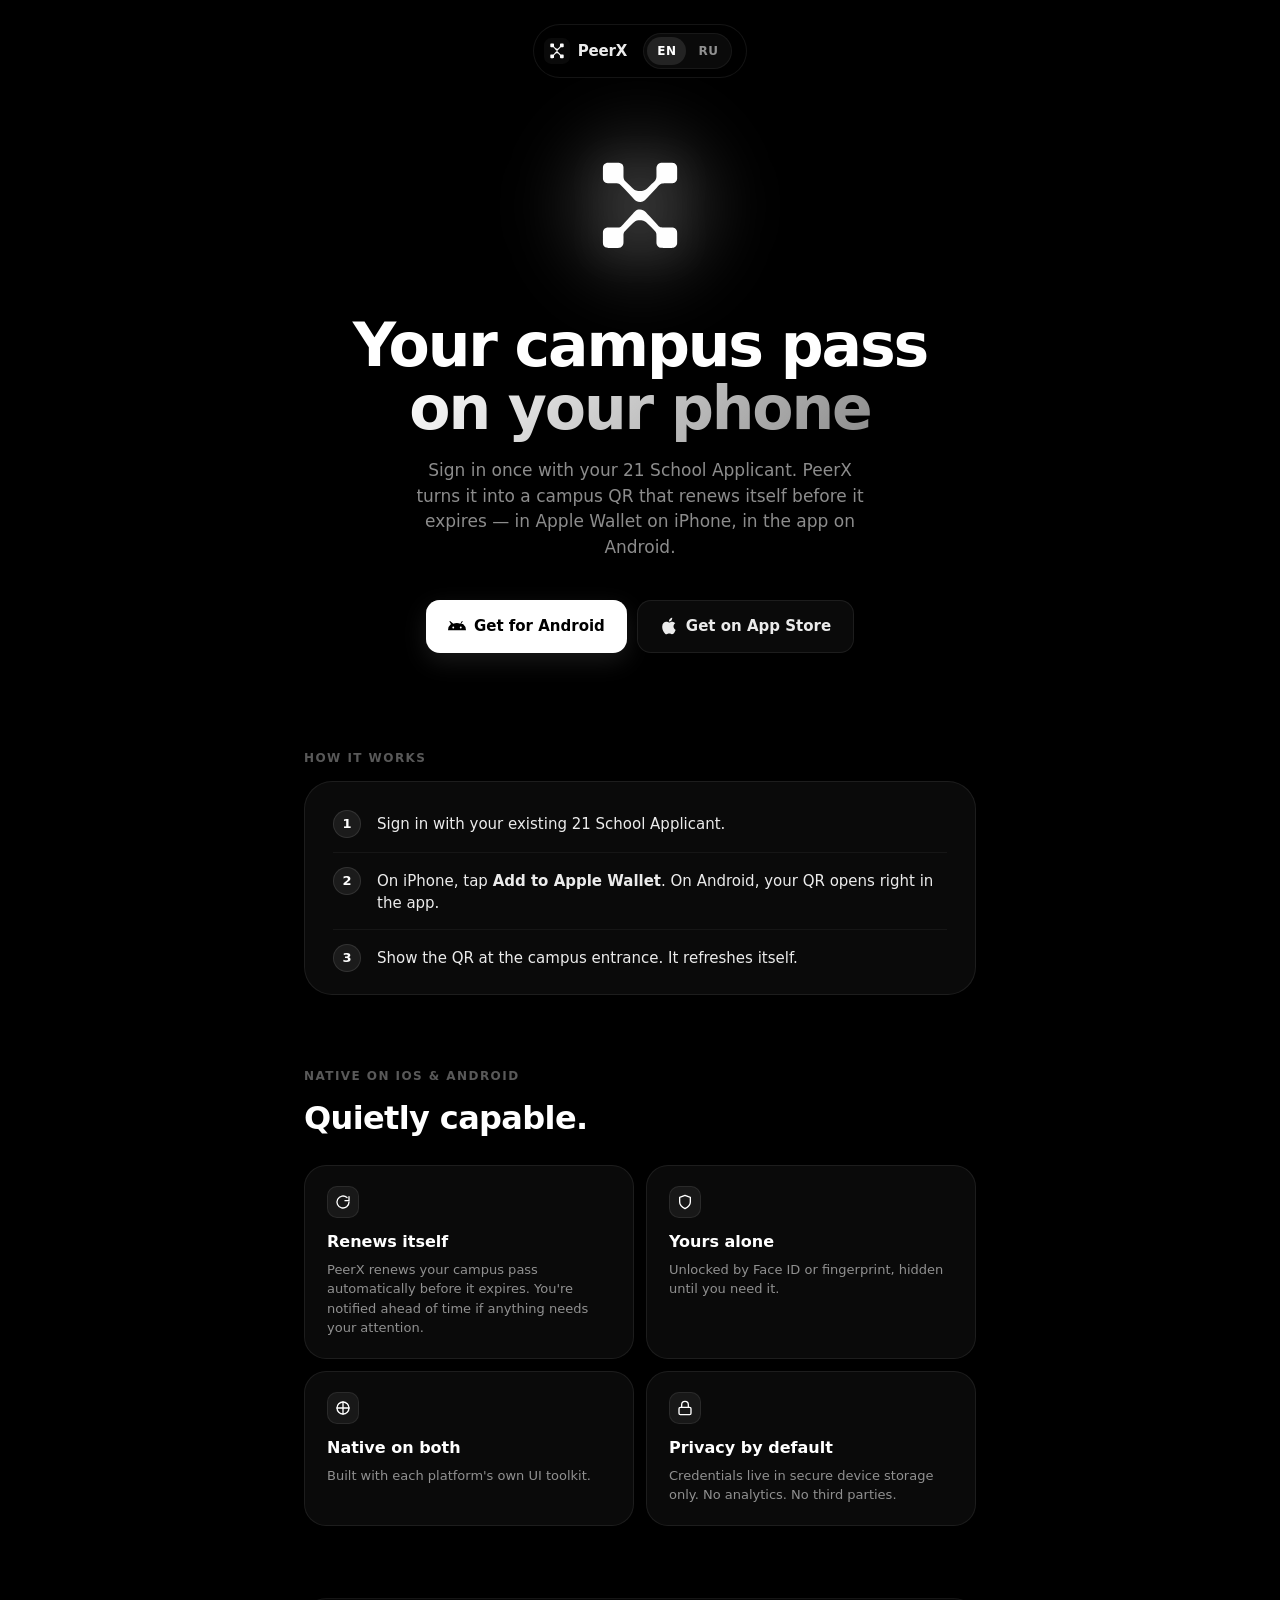
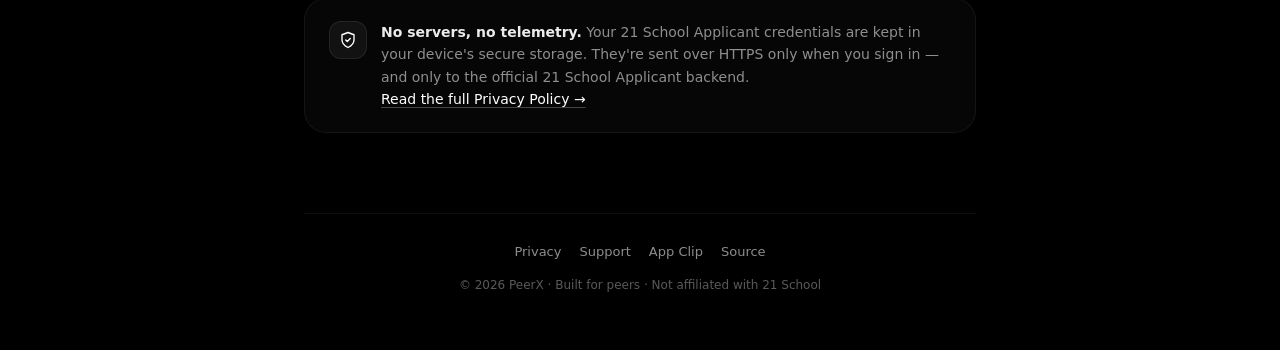
==== commit 2ade61dc: "Sync" ====
--- a/index.html
+++ b/index.html
@@ -20,7 +20,6 @@
     <link rel="apple-touch-icon" href="/logo-1024.png">
 
     <script>
-        // Pre-paint language + platform detection (avoids FOUC).
         (function () {
             var el = document.documentElement;
             el.classList.add('js');
